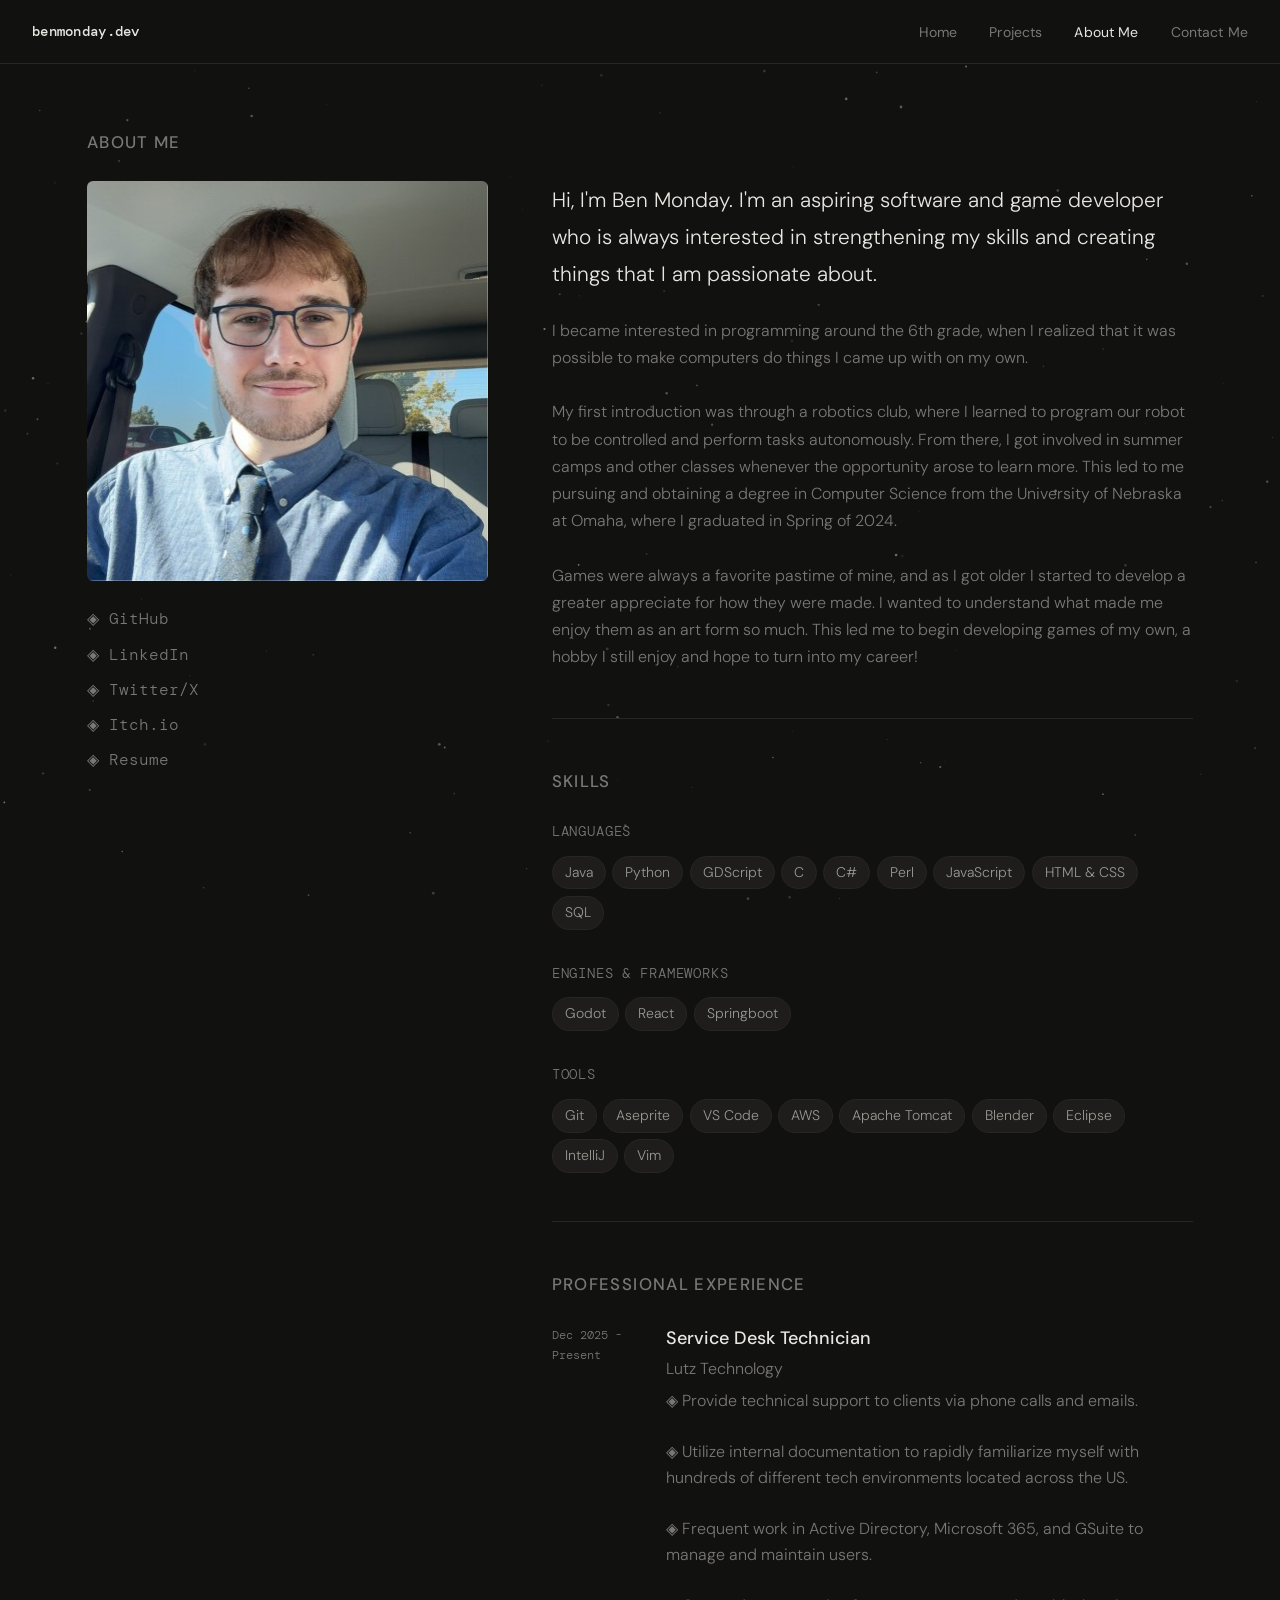
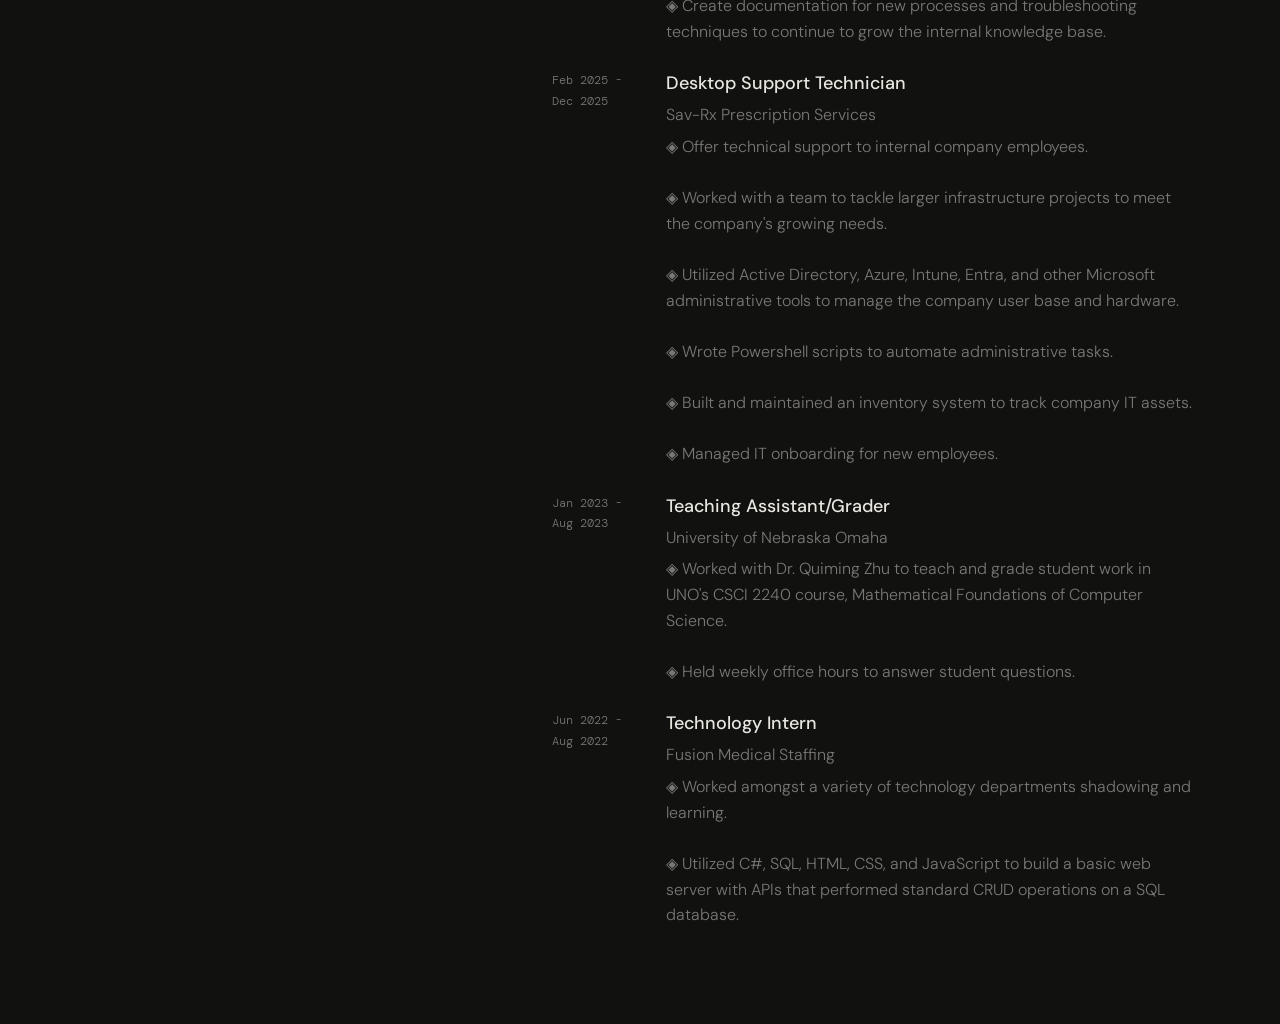
==== about.html @ 5471667d "first commit" ====
<!DOCTYPE html>
<html lang="en">
<head>
  <meta charset="UTF-8" />
  <meta name="viewport" content="width=device-width, initial-scale=1.0" />
  <title>Ben Monday - About</title>
  <link rel="preconnect" href="https://fonts.googleapis.com" />
  <link rel="preconnect" href="https://fonts.gstatic.com" crossorigin />
  <link href="https://fonts.googleapis.com/css2?family=DM+Mono:ital,wght@0,300;0,400;0,500;1,400&family=DM+Sans:ital,opsz,wght@0,9..40,300;0,9..40,400;0,9..40,500;1,9..40,300&display=swap" rel="stylesheet" />
  <link rel="stylesheet" href="style.css" />
</head>
<body>

  <canvas id="stars"></canvas>

  <nav>
    <a href="index.html" class="nav-logo">benmonday.dev</a>
    <ul class="nav-links">
      <li><a href="index.html">Home</a></li>
      <li><a href="projects.html">Projects</a></li>
      <!-- <li><a href="artwork.html">Artwork</a></li> -->
      <li><a href="about.html">About Me</a></li>
      <li><a href="contact.html">Contact Me</a></li>
    </ul>
  </nav>

  <main>
    <div class="container">
      <h2>About Me</h2>

      <div class="about-grid">

        <!-- Sidebar -->
        <aside class="about-sidebar">
          <div class="avatar">
            <img src="assets/ben.png" alt="Ben Monday" style="width:100%; height:100%; object-fit:cover;" />
          </div>

          <ul class="contact-list">
            <li><a href="https://github.com/benmonday" target="_blank">◈ GitHub</a></li>
            <li><a href="https://www.linkedin.com/in/ben-monday/" target="_blank">◈ LinkedIn</a></li>
            <li><a href="https://x.com/ih8mondays57" target="_blank">◈ Twitter/X</a></li>
            <li><a href="https://ih8mondays57.itch.io/" target="_blank">◈ Itch.io</a></li>
            <li><a href="https://ih8mondays57.itch.io/" target="_blank">◈ Resume</a></li>
          </ul>
        </aside>

        <!-- ABout me -->
        <div>
          <p style="font-size:1.3rem; color:var(--text); font-weight:300; line-height:1.8; margin-bottom:1.5rem;">
            Hi, I'm Ben Monday. I'm an aspiring software and game developer
            who is always interested in strengthening my skills and creating
            things that I am passionate about. 
          </p>
          <p>
            I became interested in programming around the 6th grade, when I realized that
            it was possible to make computers do things I came up with on my own. <br><br>
     
            My first introduction was through a robotics club, where I learned to program our robot 
            to be controlled and perform tasks autonomously. From there, I got involved in summer camps
            and other classes whenever the opportunity arose to learn more. This led to me pursuing and obtaining
            a degree in Computer Science from the University of Nebraska at Omaha, where I graduated in Spring of
            2024.<br><br>

            Games were always a favorite pastime of mine, and as I got older I started to
            develop a greater appreciate for how they were made. I wanted to understand 
            what made me enjoy them as an art form so much. This led me to begin developing games of my own, a hobby
            I still enjoy and hope to turn into my career!
          </p>

          <hr class="divider" />

          <!-- Skills -->
          <div class="skills-section">
            <h2>Skills</h2>

            <div class="skill-group">
              <div class="skill-group-title">Languages</div>
              <div class="skill-pills">
                <span class="skill-pill">Java</span>
                <span class="skill-pill">Python</span>
                <span class="skill-pill">GDScript</span>
                <span class="skill-pill">C</span>
                <span class="skill-pill">C#</span>
                <span class="skill-pill">Perl</span>
                <span class="skill-pill">JavaScript</span>
                <span class="skill-pill">HTML & CSS</span>
                <span class="skill-pill">SQL</span>
              </div>
            </div>

            <div class="skill-group">
              <div class="skill-group-title">Engines &amp; Frameworks</div>
              <div class="skill-pills">
                <span class="skill-pill">Godot</span>
                <span class="skill-pill">React</span>
                <span class="skill-pill">Springboot</span>
              </div>
            </div>

            <div class="skill-group">
              <div class="skill-group-title">Tools</div>
              <div class="skill-pills">
                <span class="skill-pill">Git</span>
                <span class="skill-pill">Aseprite</span>
                <span class="skill-pill">VS Code</span>
                <span class="skill-pill">AWS</span>
                <span class="skill-pill">Apache Tomcat</span>
                <span class="skill-pill">Blender</span>
                <span class="skill-pill">Eclipse</span>
                <span class="skill-pill">IntelliJ</span>
                <span class="skill-pill">Vim</span>
              </div>
            </div>
          </div>

          <hr class="divider" />

          <!-- Experience -->
          <h2>Professional Experience</h2>
          <div class="timeline">

            <div class="timeline-item">
              <span class="timeline-date"> Dec 2025 - Present</span>
              <div>
                <div class="timeline-role">Service Desk Technician</div>
                <div class="timeline-org">Lutz Technology</div>
                <p class="timeline-desc">◈ Provide technical support to clients via phone calls and emails.<br><br>
                ◈ Utilize internal documentation to rapidly familiarize myself with hundreds of different tech environments located across the US.<br><br>
                ◈ Frequent work in Active Directory, Microsoft 365, and GSuite to manage and maintain users.<br><br>
                ◈ Create documentation for new processes and troubleshooting techniques to continue to grow the internal knowledge base.
                </p>
              </div>
            </div>

            <div class="timeline-item">
              <span class="timeline-date">Feb 2025 - Dec 2025</span>
              <div>
                <div class="timeline-role">Desktop Support Technician</div>
                <div class="timeline-org">Sav-Rx Prescription Services</div>
                <p class="timeline-desc">◈ Offer technical support to internal company employees. <br><br>
                  ◈ Worked with a team to tackle larger infrastructure projects to meet the company's growing needs. <br><br>
                  ◈ Utilized Active Directory, Azure, Intune, Entra, and other Microsoft administrative tools to manage the company user base and hardware. <br><br>
                  ◈ Wrote Powershell scripts to automate administrative tasks. <br><br>
                  ◈ Built and maintained an inventory system to track company IT assets. <br><br>
                  ◈ Managed IT onboarding for new employees.
                </p>
              </div>
            </div>

            <div class="timeline-item">
              <span class="timeline-date">Jan 2023 - Aug 2023</span>
              <div>
                <div class="timeline-role">Teaching Assistant/Grader</div>
                <div class="timeline-org">University of Nebraska Omaha</div>
                <p class="timeline-desc">◈ Worked with Dr. Quiming Zhu to teach and grade student work in UNO's CSCI 2240 course, Mathematical Foundations of Computer Science.<br><br>
                  ◈ Held weekly office hours to answer student questions.
                </p>
              </div>
            </div>

            <div class="timeline-item">
              <span class="timeline-date">Jun 2022 - Aug 2022</span>
              <div>
                <div class="timeline-role">Technology Intern</div>
                <div class="timeline-org">Fusion Medical Staffing</div>
                <p class="timeline-desc">◈ Worked amongst a variety of technology departments shadowing and learning. <br><br>
                  ◈ Utilized C#, SQL, HTML, CSS, and JavaScript to build a basic web server with APIs that performed standard CRUD operations on a SQL database.

                </p>
              </div>
            </div>

          </div>
        </div>
      </div>
    </div>
  </main>

  <script src="stars.js"></script>
  <script>
    const page = window.location.pathname.split('/').pop() || 'index.html';
    document.querySelectorAll('.nav-links a').forEach(a => {
      if (a.getAttribute('href') === page) a.classList.add('active');
    });
  </script>

</body>
</html>
---- style.css ----
*, *::before, *::after { box-sizing: border-box; margin: 0; padding: 0; }

:root {
  --bg: #111110;
  --surface: #1c1b1a;
  --border: #272624;
  --border-strong: #3a3835;
  --text: #e8e6e0;
  --muted: #7a7875;
  --accent: #e8e6e0;
  --tag-bg: #1e1d1c;
  --tag-text: #9a9790;
  --nav-h: 64px;
  --page-max: 1170px;
  --font-sans: 'DM Sans', sans-serif;
  --font-mono: 'DM Mono', monospace;
}

html { scroll-behavior: smooth; }

body {
  font-family: var(--font-sans);
  background: var(--bg);
  color: var(--text);
  line-height: 1.7;
  font-size: 16px;
  font-weight: 300;
}

/* Naviagtion pane */
nav {
  position: fixed;
  top: 0; left: 0; right: 0;
  height: var(--nav-h);
  background: var(--bg);
  border-bottom: 1px solid var(--border);
  display: flex;
  align-items: center;
  justify-content: space-between;
  padding: 0 2rem;
  z-index: 100;
}

.nav-logo {
  font-family: var(--font-mono);
  font-size: 14px;
  font-weight: 500;
  letter-spacing: 0.02em;
  color: var(--text);
  text-decoration: none;
}

.nav-links {
  display: flex;
  gap: 2rem;
  list-style: none;
}

.nav-links a {
  font-size: 14px;
  font-weight: 400;
  color: var(--muted);
  text-decoration: none;
  letter-spacing: 0.01em;
  transition: color 0.15s;
}

.nav-links a:hover,
.nav-links a.active { color: var(--text); }

/* Canvas for stars */
#stars {
  position: fixed;
  top: 0; left: 0;
  width: 100%; height: 100%;
  pointer-events: none;
  z-index: 0;
}

/* Main */
main {
  padding-top: calc(var(--nav-h) + 4rem);
  padding-bottom: 6rem;
  min-height: 100vh;
  position: relative;
  z-index: 1;
}

/* footer { position: relative; z-index: 1; } */

.container {
  max-width: var(--page-max);
  margin: 0 auto;
  padding: 0 2rem;
}

/* Fonts */
h1 {
  font-size: clamp(2.4rem, 5vw, 3.6rem);
  font-weight: 300;
  line-height: 1.15;
  letter-spacing: -0.03em;
  margin-bottom: 1.25rem;
}

h2 {
  font-size: 1.05rem;
  font-weight: 500;
  letter-spacing: 0.08em;
  text-transform: uppercase;
  color: var(--muted);
  margin-bottom: 1.5rem;
}

h3 {
  font-size: 1.1rem;
  font-weight: 500;
  margin-bottom: 0.4rem;
}

p { color: var(--muted); margin-bottom: 1rem; }
p:last-child { margin-bottom: 0; }

.mono {
  font-family: var(--font-mono);
  font-size: 0.85em;
}

/* Diveder */
.divider {
  border: none;
  border-top: 1px solid var(--border);
  margin: 3rem 0;
}

/* Home page */

.hero { padding-top: 2rem; }

.hero-eyebrow {
  font-family: var(--font-mono);
  font-size: 13px;
  color: var(--muted);
  letter-spacing: 0.04em;
  margin-bottom: 1.5rem;
  display: block;
}

.hero h1 em { font-style: italic; font-weight: 300; }

.hero-desc {
  font-size: 1.15rem;
  max-width: 520px;
  margin-bottom: 2.5rem;
  line-height: 1.75;
}

.hero-cta {
  display: flex;
  gap: 1rem;
  flex-wrap: wrap;
}

.btn {
  display: inline-flex;
  align-items: center;
  gap: 0.4rem;
  padding: 0.6rem 1.25rem;
  border-radius: 4px;
  font-size: 14px;
  font-weight: 400;
  text-decoration: none;
  cursor: pointer;
  border: 1px solid var(--border-strong);
  transition: all 0.15s;
  font-family: var(--font-sans);
  background: transparent;
  color: var(--text);
}

.btn:hover { background: var(--surface); border-color: var(--text); }

.btn-fill {
  background: var(--text);
  color: var(--bg);
  border-color: var(--text);
}

.btn-fill:hover { background: #d0cdc6; border-color: #d0cdc6; color: #111110; }

.hero-stats {
  display: flex;
  gap: 3rem;
  margin-top: 4rem;
  padding-top: 2.5rem;
  border-top: 1px solid var(--border);
}

.stat-label {
  font-family: var(--font-mono);
  font-size: 11px;
  letter-spacing: 0.06em;
  text-transform: uppercase;
  color: var(--muted);
  display: block;
  margin-bottom: 0.25rem;
}

.stat-value {
  font-size: 1.6rem;
  font-weight: 300;
  letter-spacing: -0.02em;
}

/* Project page */
.projects-list {
  display: flex;
  flex-direction: column;
  gap: 1.25rem;
}

.project-capsule {
  background: var(--surface);
  border: 1px solid var(--border);
  border-radius: 12px;
  padding: 1.5rem;
  display: grid;
  grid-template-columns: 220px 1fr;
  gap: 1.75rem;
  align-items: stretch;
  transition: border-color 0.15s, background 0.15s;
}

.project-capsule:hover {
  border-color: var(--border-strong);
  background: #1f1e1d;
}

.capsule-thumbnail {
  background: var(--border);
  border-radius: 8px;
  overflow: hidden;
  align-self: start;
  aspect-ratio: 1 / 1;
}

.capsule-thumbnail img {
  width: 100%;
  height: 100%;
  object-fit: cover;
  display: block;
}

.capsule-content {
  display: flex;
  flex-direction: column;
  padding: 0.25rem 0;
}

.capsule-header {
  display: flex;
  justify-content: space-between;
  align-items: baseline;
  gap: 1rem;
  margin-bottom: 0.6rem;
}

.capsule-title {
  font-size: 24px;
  font-weight: 500;
  color: var(--text);
  letter-spacing: -0.01em;
}

.capsule-year {
  font-family: var(--font-mono);
  font-size: 12px;
  color: var(--muted);
  letter-spacing: 0.04em;
  flex-shrink: 0;
}

.capsule-desc {
  font-size: 16px;
  color: var(--muted);
  line-height: 1.65;
  margin-bottom: 0;
  flex: 1;
}

.capsule-links {
  display: flex;
  gap: 0.5rem;
  flex-wrap: wrap;
  margin-top: 1.25rem;
}

.btn-pill {
  border-radius: 20px;
  padding: 0.45rem 1.1rem;
  font-size: 13px;
}

/* About page */
.about-grid {
  display: grid;
  grid-template-columns: 1fr 1.6fr;
  gap: 4rem;
  align-items: start;
}

.avatar {
  width: 100%;
  aspect-ratio: 1;
  background: var(--border);
  border-radius: 6px;
  margin-bottom: 1.5rem;
  overflow: hidden;
  position: relative;
  display: flex;
  align-items: center;
  justify-content: center;
}

.avatar-placeholder {
  font-family: var(--font-mono);
  font-size: 12px;
  color: var(--muted);
  text-align: center;
}

.contact-list {
  list-style: none;
  display: flex;
  flex-direction: column;
  gap: 0.5rem;
}

.contact-list a {
  font-family: var(--font-mono);
  font-size: 16px;
  color: var(--muted);
  text-decoration: none;
  display: flex;
  align-items: center;
  gap: 0.5rem;
  transition: color 0.15s;
}

.contact-list a:hover { color: var(--text); }

.skill-group { margin-bottom: 2rem; }

.skill-group-title {
  font-family: var(--font-mono);
  font-size: 14px;
  letter-spacing: 0.06em;
  text-transform: uppercase;
  color: var(--muted);
  margin-bottom: 0.75rem;
}

.skill-pills {
  display: flex;
  flex-wrap: wrap;
  gap: 0.4rem;
}

.skill-pill {
  background: var(--tag-bg);
  color: var(--tag-text);
  font-size: 14px;
  padding: 4px 12px;
  border-radius: 20px;
  border: 1px solid var(--border);
}

.timeline {
  display: flex;
  flex-direction: column;
  gap: 1.5rem;
}

.timeline-item {
  display: grid;
  grid-template-columns: 90px 1fr;
  gap: 1.5rem;
}

.timeline-date {
  font-family: var(--font-mono);
  font-size: 12px;
  color: var(--muted);
  padding-top: 2px;
}

.timeline-role {
  font-weight: 500;
  font-size: 18px;
  margin-bottom: 0.15rem;
  color: var(--text);
}

.timeline-org {
  font-size: 16px;
  color: var(--muted);
  margin-bottom: 0.35rem;
}

.timeline-desc {
  font-size: 16px;
  color: var(--muted);
  margin: 0;
  line-height: 1.6;
}

/* Contact page */
.contact-layout {
  display: grid;
  grid-template-columns: 1fr 1.5fr;
  gap: 4rem;
  align-items: start;
}

.contact-intro h1 { font-size: 2.6rem; }

.contact-method {
  display: flex;
  flex-direction: column;
  gap: 1.25rem;
  margin-top: 2rem;
}

.method-item {
  display: flex;
  flex-direction: column;
  gap: 2px;
}

.method-label {
  font-family: var(--font-mono);
  font-size: 11px;
  letter-spacing: 0.06em;
  text-transform: uppercase;
  color: var(--muted);
}

.method-value {
  font-size: 15px;
  color: var(--text);
  text-decoration: none;
}

.method-value:hover { text-decoration: underline; }

.contact-form {
  background: var(--surface);
  border: 1px solid var(--border);
  border-radius: 8px;
  padding: 2rem;
  display: flex;
  flex-direction: column;
  gap: 1.25rem;
}

.form-group {
  display: flex;
  flex-direction: column;
  gap: 0.4rem;
}

label {
  font-size: 13px;
  font-weight: 400;
  color: var(--muted);
  letter-spacing: 0.01em;
}

input, textarea {
  width: 100%;
  background: var(--bg);
  border: 1px solid var(--border);
  border-radius: 4px;
  padding: 0.65rem 0.85rem;
  font-family: var(--font-sans);
  font-size: 14px;
  font-weight: 300;
  color: var(--text);
  outline: none;
  transition: border-color 0.15s;
  resize: none;
}

input:focus, textarea:focus { border-color: var(--border-strong); }

textarea { min-height: 120px; line-height: 1.6; }

.form-submit { align-self: flex-start; }

/* Footer */

/*footer {
  border-top: 1px solid var(--border);
  padding: 1.5rem 2rem;
  display: flex;
  justify-content: space-between;
  align-items: center;
  font-family: var(--font-mono);
  font-size: 12px;
  color: var(--muted);
}*/

@media (max-width: 680px) {
  .about-grid, .contact-layout { grid-template-columns: 1fr; gap: 2.5rem; }
  .hero-stats { gap: 2rem; flex-wrap: wrap; }
  nav { padding: 0 1rem; }
  .container { padding: 0 1.25rem; }
  .project-capsule { grid-template-columns: 1fr; }
  .capsule-thumbnail { min-height: 180px; }
}
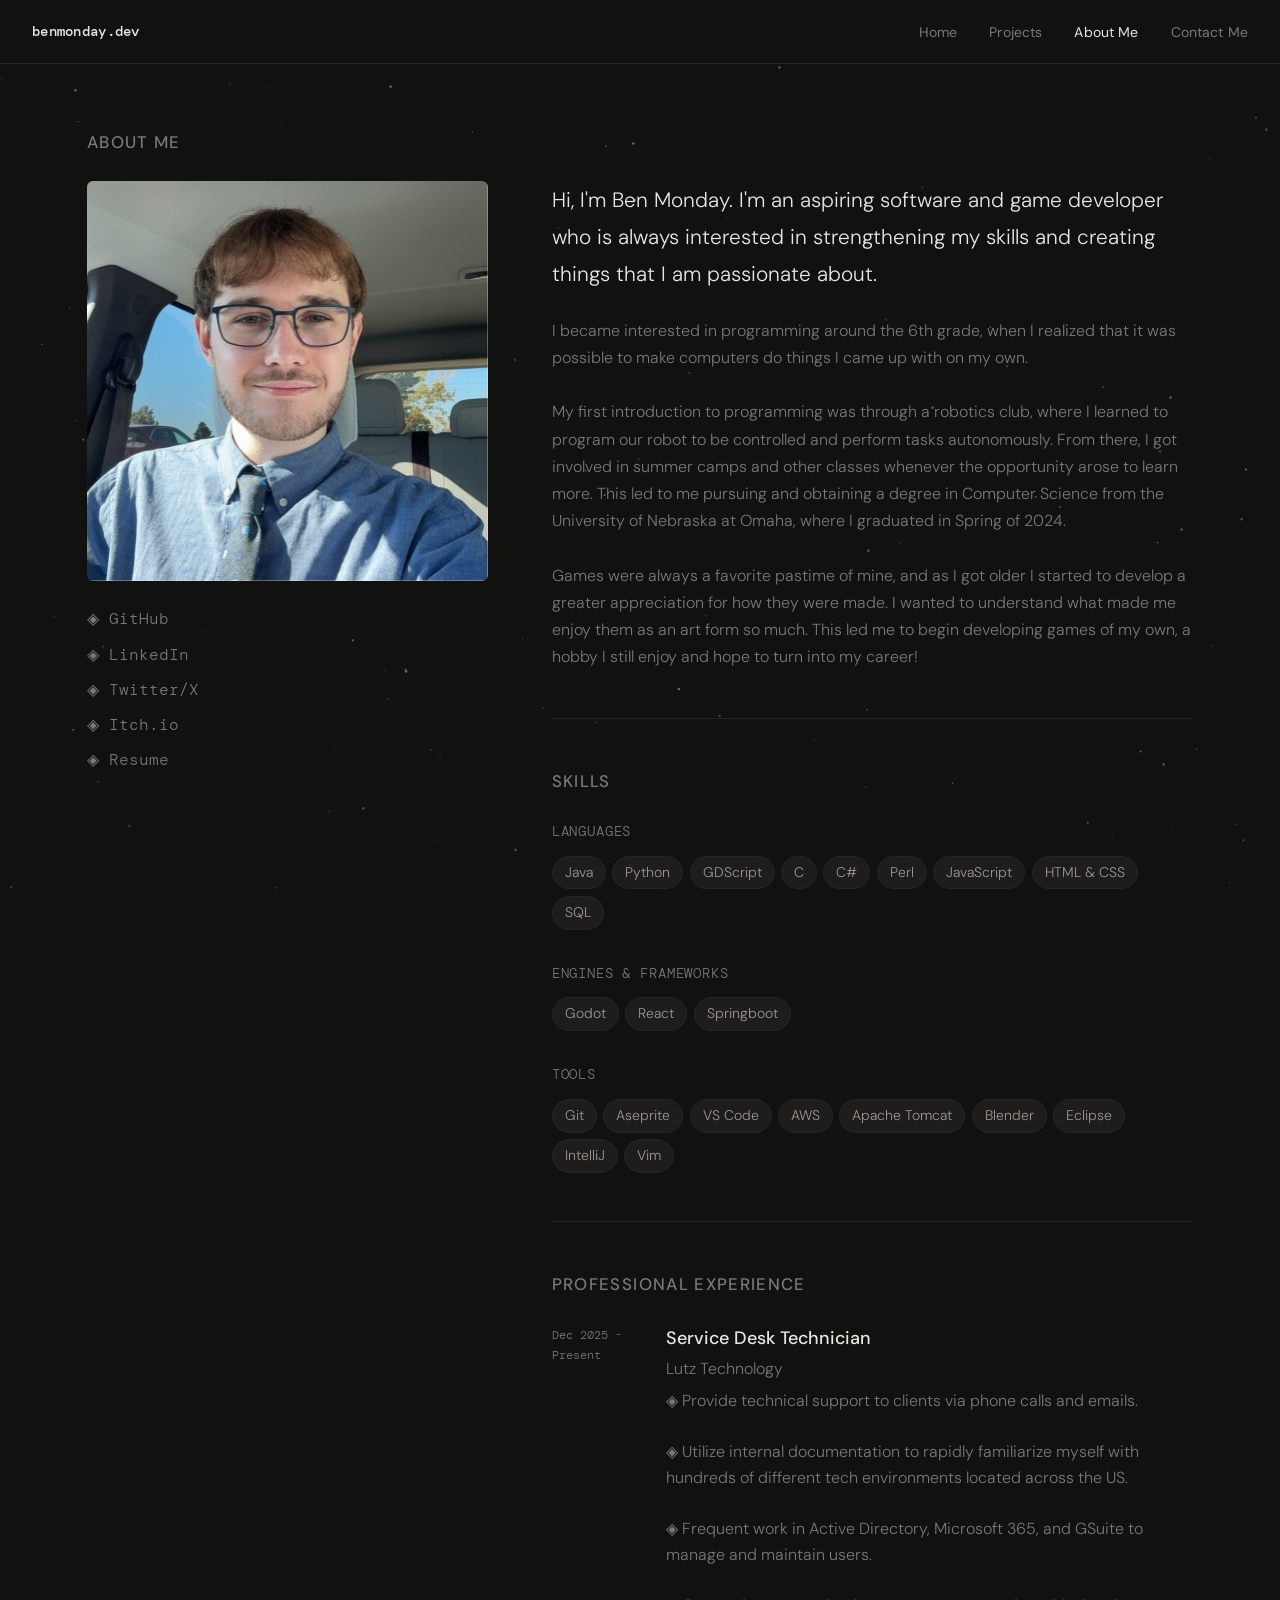
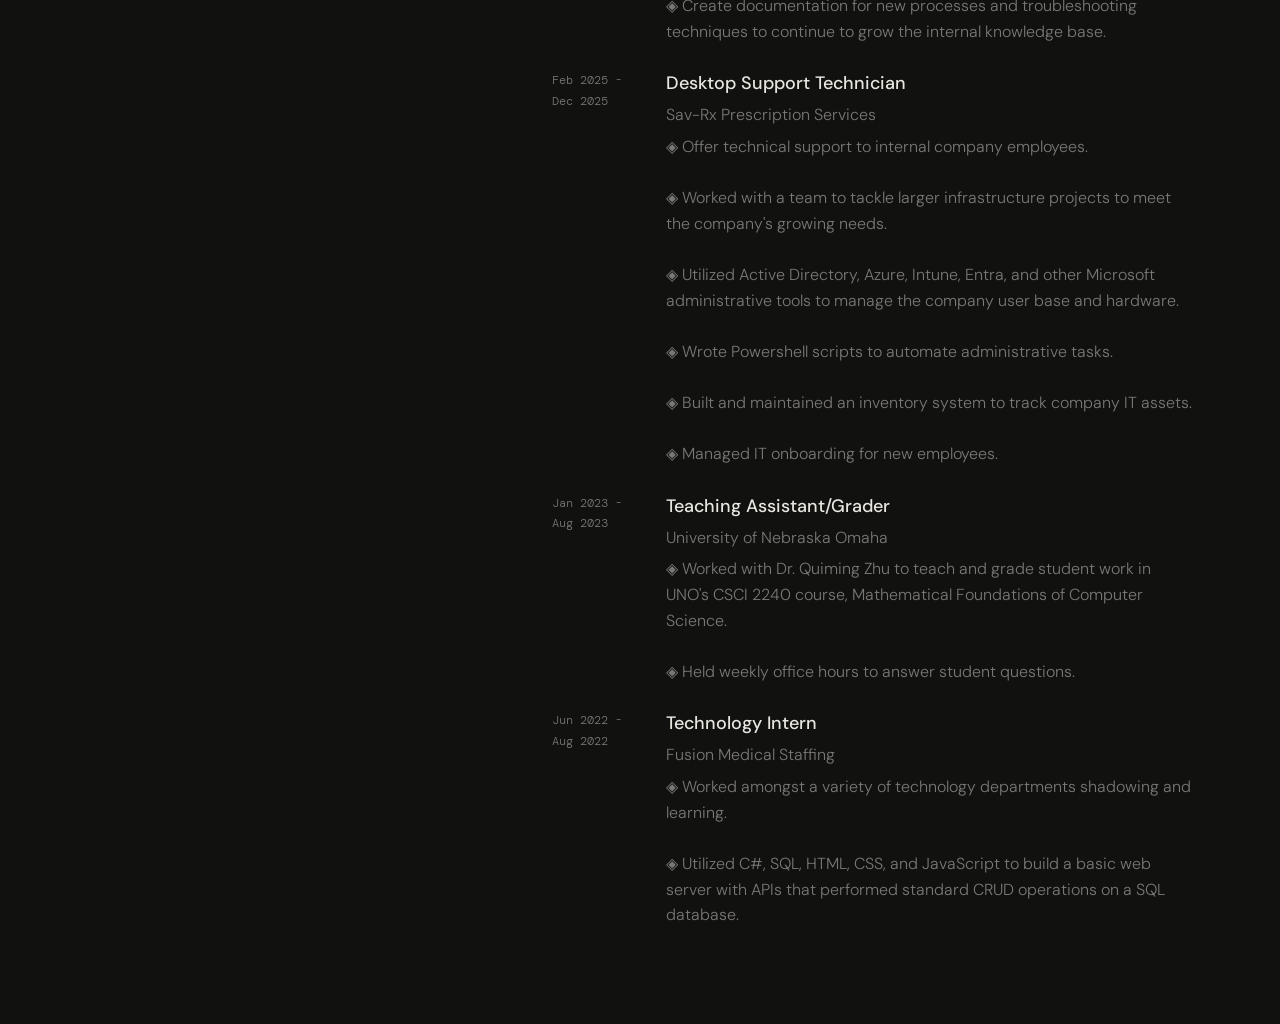
==== commit 3deb0441: "Fixed typos" ====
--- a/about.html
+++ b/about.html
@@ -56,14 +56,14 @@
             I became interested in programming around the 6th grade, when I realized that
             it was possible to make computers do things I came up with on my own. <br><br>
      
-            My first introduction was through a robotics club, where I learned to program our robot 
+            My first introduction to programming was through a robotics club, where I learned to program our robot 
             to be controlled and perform tasks autonomously. From there, I got involved in summer camps
             and other classes whenever the opportunity arose to learn more. This led to me pursuing and obtaining
             a degree in Computer Science from the University of Nebraska at Omaha, where I graduated in Spring of
             2024.<br><br>
 
             Games were always a favorite pastime of mine, and as I got older I started to
-            develop a greater appreciate for how they were made. I wanted to understand 
+            develop a greater appreciation for how they were made. I wanted to understand 
             what made me enjoy them as an art form so much. This led me to begin developing games of my own, a hobby
             I still enjoy and hope to turn into my career!
           </p>
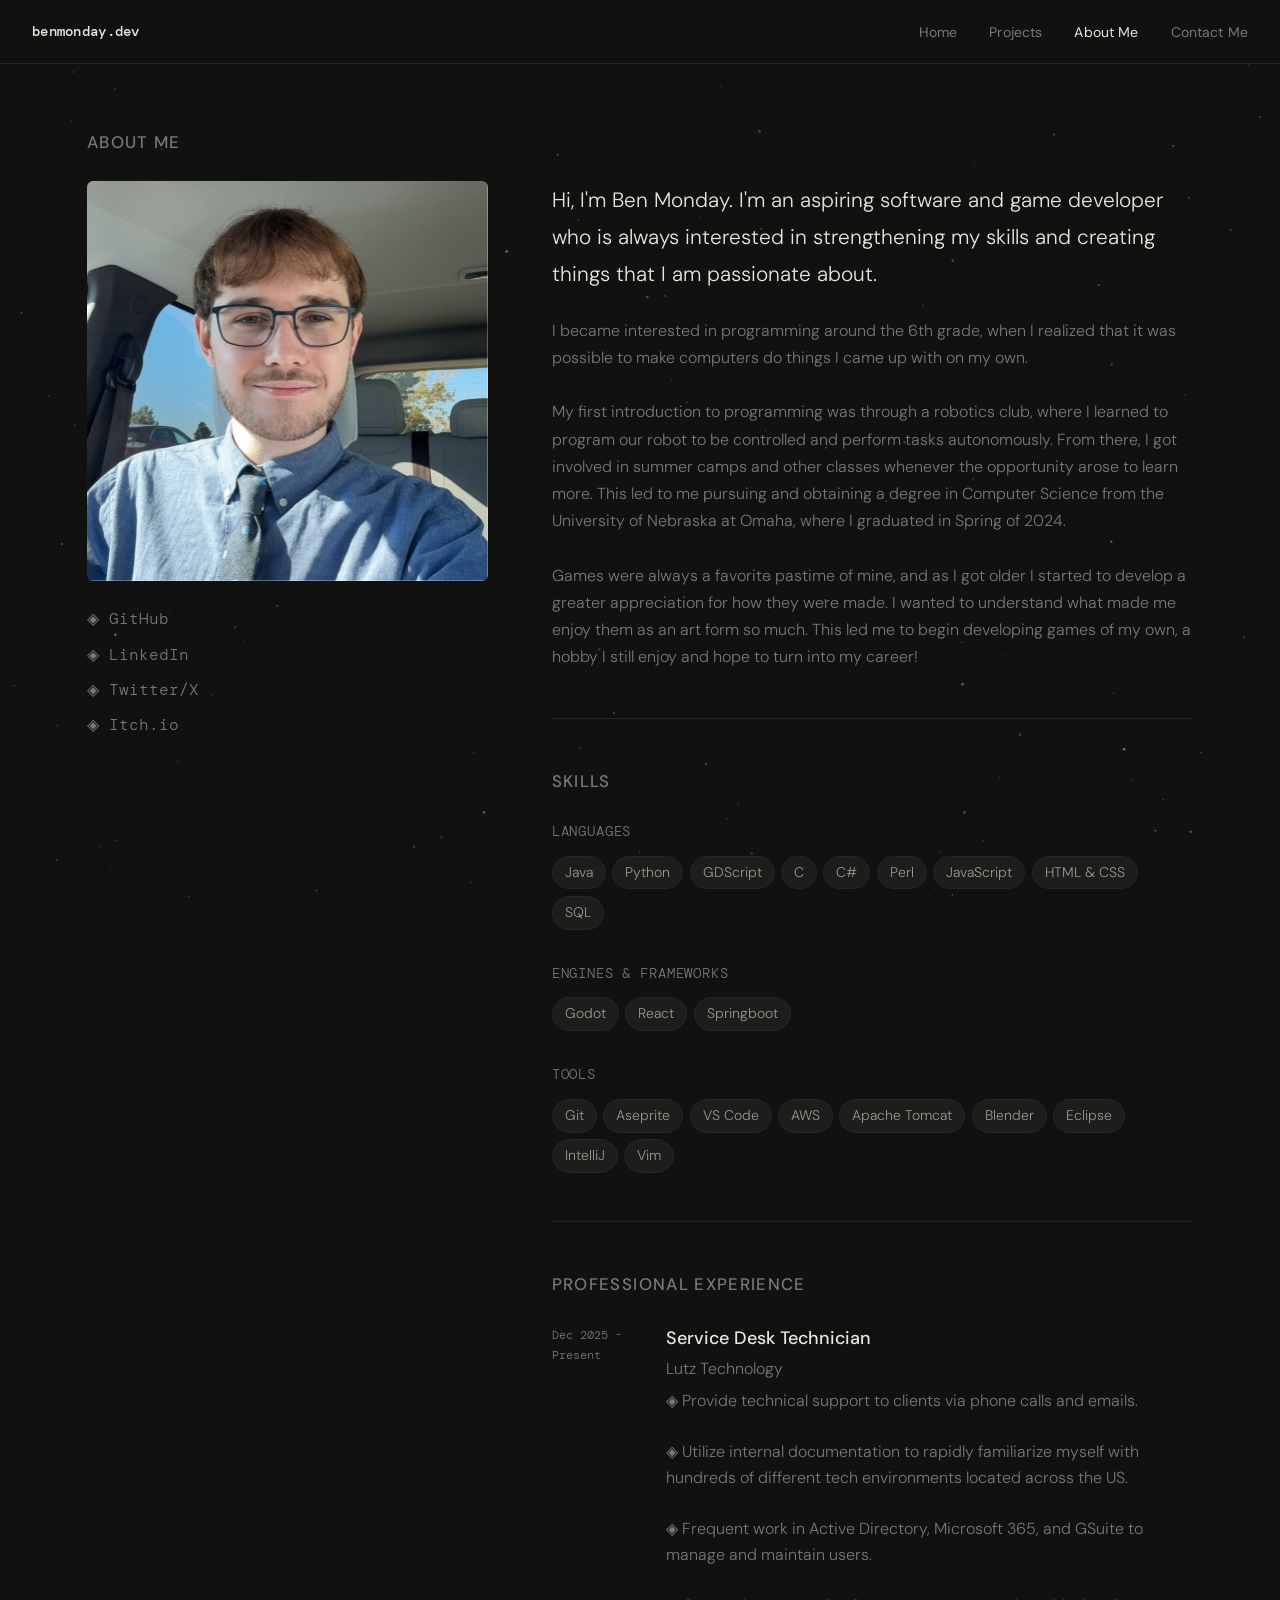
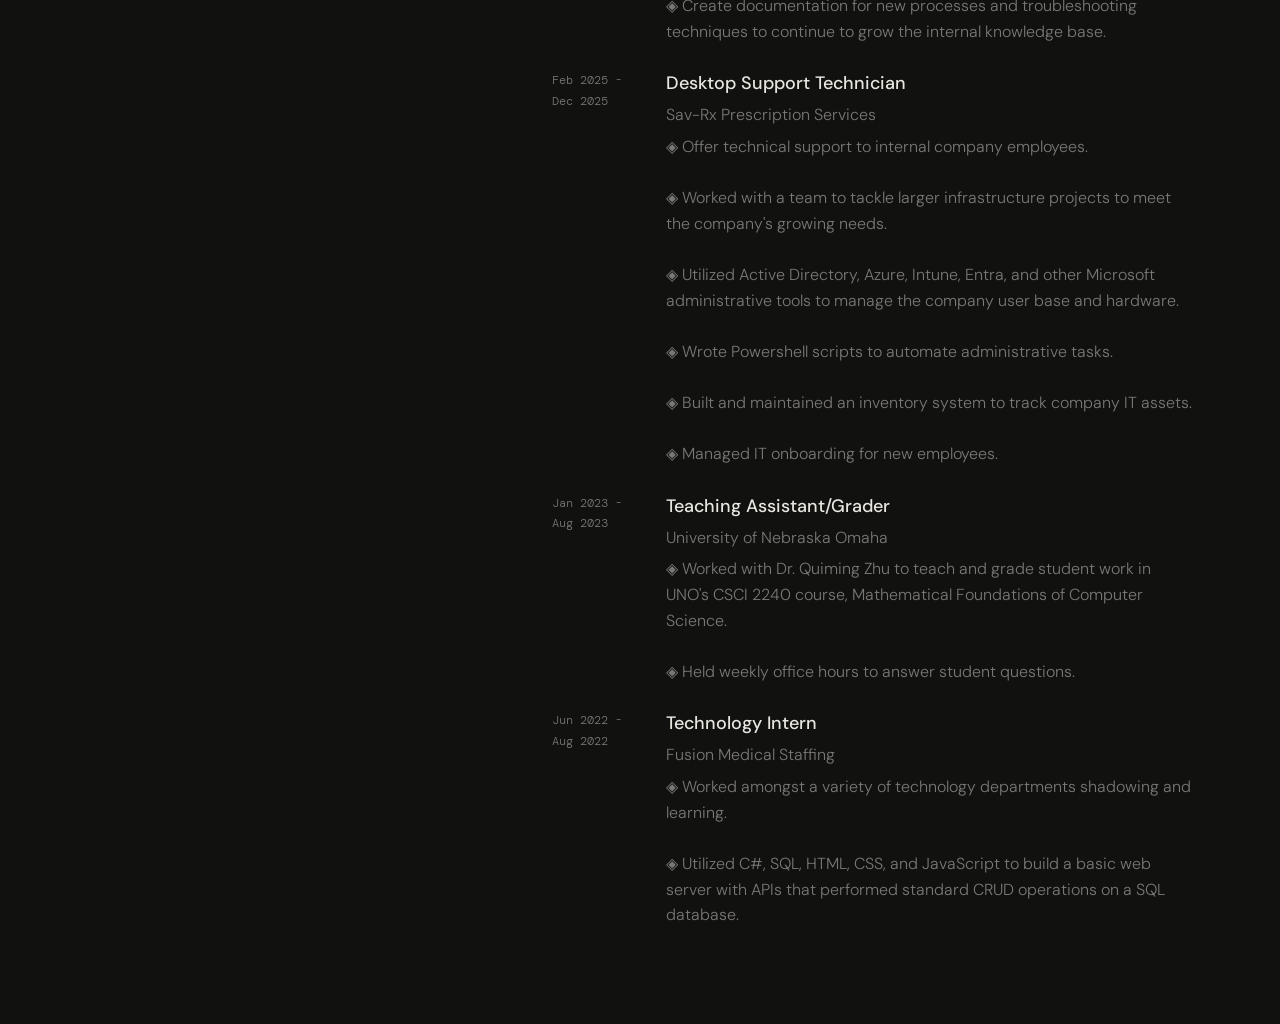
==== commit 27c63a86: "Remove resume link" ====
--- a/about.html
+++ b/about.html
@@ -41,7 +41,7 @@
             <li><a href="https://www.linkedin.com/in/ben-monday/" target="_blank">◈ LinkedIn</a></li>
             <li><a href="https://x.com/ih8mondays57" target="_blank">◈ Twitter/X</a></li>
             <li><a href="https://ih8mondays57.itch.io/" target="_blank">◈ Itch.io</a></li>
-            <li><a href="https://ih8mondays57.itch.io/" target="_blank">◈ Resume</a></li>
+            <!--<li><a href="https://ih8mondays57.itch.io/" target="_blank">◈ Resume</a></li>-->
           </ul>
         </aside>
 
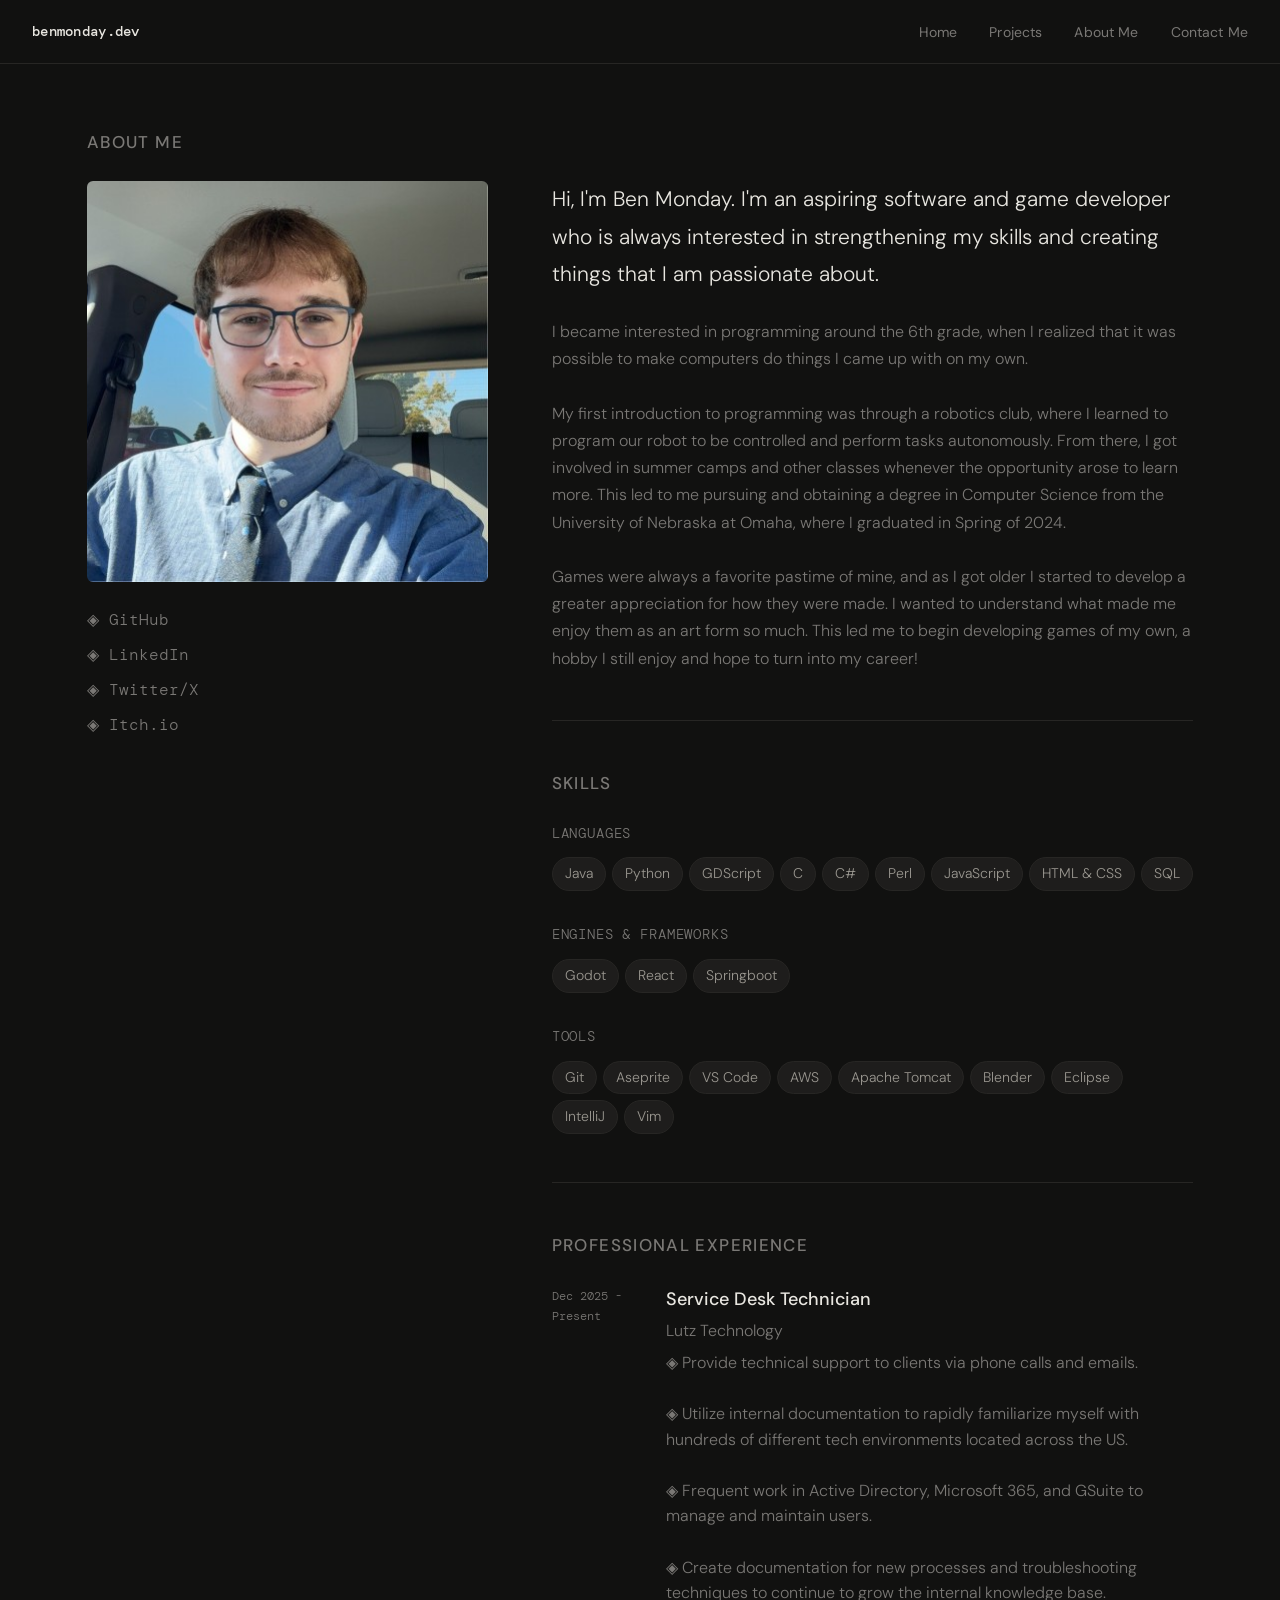
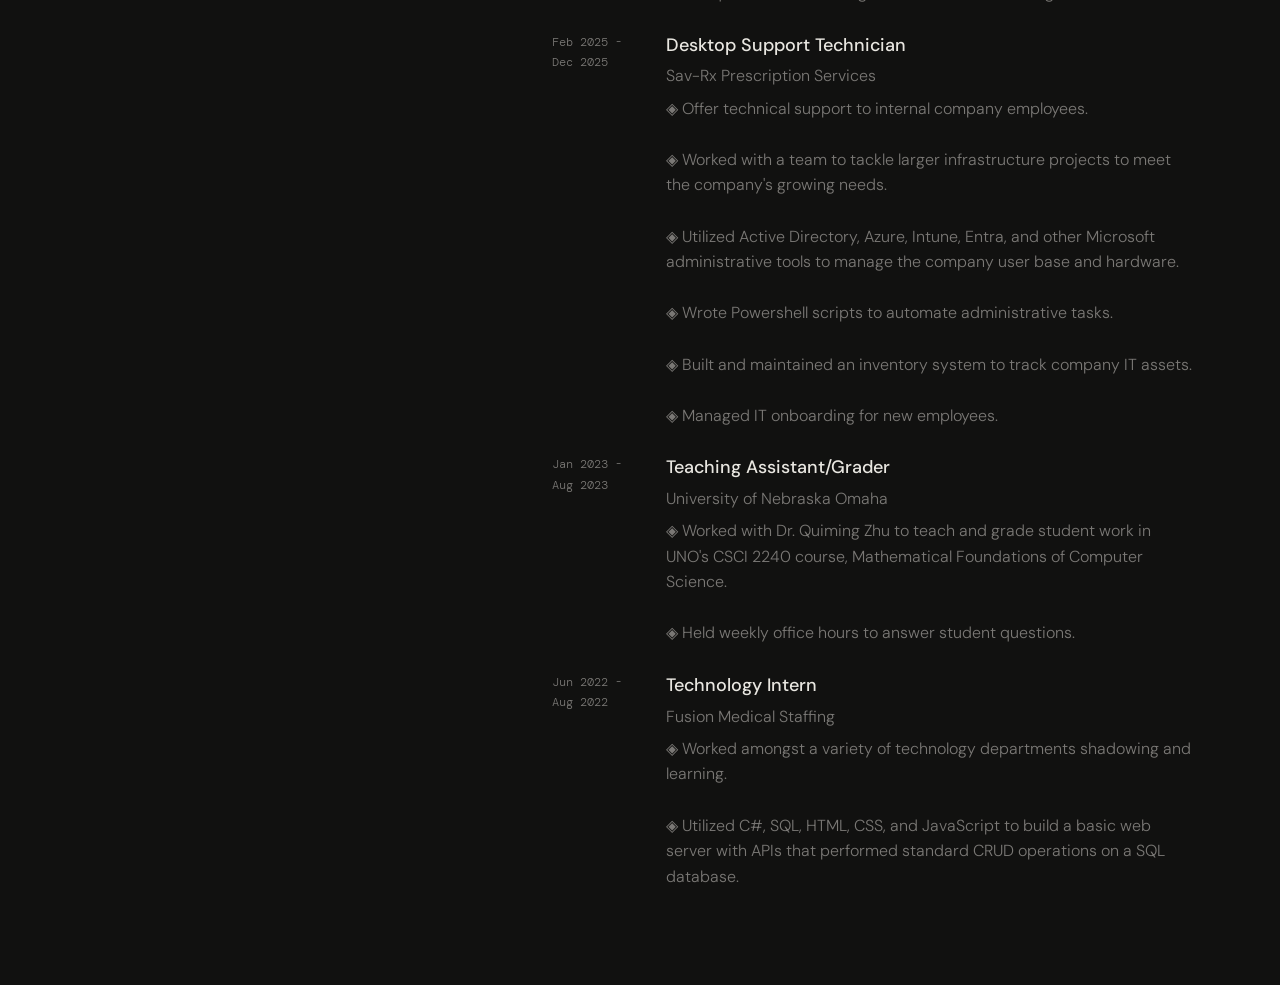
==== commit 3470aaa0: "Removing the background stars" ====
--- a/about.html
+++ b/about.html
@@ -47,7 +47,7 @@
 
         <!-- ABout me -->
         <div>
-          <p style="font-size:1.3rem; color:var(--text); font-weight:300; line-height:1.8; margin-bottom:1.5rem;">
+          <p style="font-size:21px; color:var(--text); font-weight:300; line-height:1.8; margin-bottom:24px;">
             Hi, I'm Ben Monday. I'm an aspiring software and game developer
             who is always interested in strengthening my skills and creating
             things that I am passionate about. 
@@ -176,14 +176,5 @@
       </div>
     </div>
   </main>
-
-  <script src="stars.js"></script>
-  <script>
-    const page = window.location.pathname.split('/').pop() || 'index.html';
-    document.querySelectorAll('.nav-links a').forEach(a => {
-      if (a.getAttribute('href') === page) a.classList.add('active');
-    });
-  </script>
-
 </body>
 </html>
--- a/style.css
+++ b/style.css
@@ -37,7 +37,7 @@
   display: flex;
   align-items: center;
   justify-content: space-between;
-  padding: 0 2rem;
+  padding: 0 32px;
   z-index: 100;
 }
 
@@ -52,7 +52,7 @@
 
 .nav-links {
   display: flex;
-  gap: 2rem;
+  gap: 32px;
   list-style: none;
 }
 
@@ -79,8 +79,8 @@
 
 /* Main */
 main {
-  padding-top: calc(var(--nav-h) + 4rem);
-  padding-bottom: 6rem;
+  padding-top: calc(var(--nav-h) + 64px);
+  padding-bottom: 96px;
   min-height: 100vh;
   position: relative;
   z-index: 1;
@@ -91,81 +91,81 @@
 .container {
   max-width: var(--page-max);
   margin: 0 auto;
-  padding: 0 2rem;
+  padding: 0 32px;
 }
 
 /* Fonts */
 h1 {
-  font-size: clamp(2.4rem, 5vw, 3.6rem);
+  font-size: clamp(38px, 5vw, 58px);
   font-weight: 300;
   line-height: 1.15;
   letter-spacing: -0.03em;
-  margin-bottom: 1.25rem;
+  margin-bottom: 20px;
 }
 
 h2 {
-  font-size: 1.05rem;
+  font-size: 17px;
   font-weight: 500;
   letter-spacing: 0.08em;
   text-transform: uppercase;
   color: var(--muted);
-  margin-bottom: 1.5rem;
+  margin-bottom: 24px;
 }
 
 h3 {
-  font-size: 1.1rem;
+  font-size: 18px;
   font-weight: 500;
-  margin-bottom: 0.4rem;
-}
-
-p { color: var(--muted); margin-bottom: 1rem; }
+  margin-bottom: 6px;
+}
+
+p { color: var(--muted); margin-bottom: 16px; }
 p:last-child { margin-bottom: 0; }
 
 .mono {
   font-family: var(--font-mono);
-  font-size: 0.85em;
+  font-size: 14px;
 }
 
 /* Diveder */
 .divider {
   border: none;
   border-top: 1px solid var(--border);
-  margin: 3rem 0;
+  margin: 48px 0;
 }
 
 /* Home page */
 
-.hero { padding-top: 2rem; }
+.hero { padding-top: 32px; }
 
 .hero-eyebrow {
   font-family: var(--font-mono);
   font-size: 13px;
   color: var(--muted);
   letter-spacing: 0.04em;
-  margin-bottom: 1.5rem;
+  margin-bottom: 24px;
   display: block;
 }
 
 .hero h1 em { font-style: italic; font-weight: 300; }
 
 .hero-desc {
-  font-size: 1.15rem;
+  font-size: 18px;
   max-width: 520px;
-  margin-bottom: 2.5rem;
+  margin-bottom: 40px;
   line-height: 1.75;
 }
 
 .hero-cta {
   display: flex;
-  gap: 1rem;
+  gap: 16px;
   flex-wrap: wrap;
 }
 
 .btn {
   display: inline-flex;
   align-items: center;
-  gap: 0.4rem;
-  padding: 0.6rem 1.25rem;
+  gap: 6px;
+  padding: 10px 20px;
   border-radius: 4px;
   font-size: 14px;
   font-weight: 400;
@@ -190,9 +190,9 @@
 
 .hero-stats {
   display: flex;
-  gap: 3rem;
-  margin-top: 4rem;
-  padding-top: 2.5rem;
+  gap: 48px;
+  margin-top: 64px;
+  padding-top: 40px;
   border-top: 1px solid var(--border);
 }
 
@@ -203,11 +203,11 @@
   text-transform: uppercase;
   color: var(--muted);
   display: block;
-  margin-bottom: 0.25rem;
+  margin-bottom: 4px;
 }
 
 .stat-value {
-  font-size: 1.6rem;
+  font-size: 26px;
   font-weight: 300;
   letter-spacing: -0.02em;
 }
@@ -216,17 +216,17 @@
 .projects-list {
   display: flex;
   flex-direction: column;
-  gap: 1.25rem;
+  gap: 20px;
 }
 
 .project-capsule {
   background: var(--surface);
   border: 1px solid var(--border);
   border-radius: 12px;
-  padding: 1.5rem;
+  padding: 24px;
   display: grid;
   grid-template-columns: 220px 1fr;
-  gap: 1.75rem;
+  gap: 28px;
   align-items: stretch;
   transition: border-color 0.15s, background 0.15s;
 }
@@ -254,15 +254,15 @@
 .capsule-content {
   display: flex;
   flex-direction: column;
-  padding: 0.25rem 0;
+  padding: 4px 0;
 }
 
 .capsule-header {
   display: flex;
   justify-content: space-between;
   align-items: baseline;
-  gap: 1rem;
-  margin-bottom: 0.6rem;
+  gap: 16px;
+  margin-bottom: 10px;
 }
 
 .capsule-title {
@@ -290,14 +290,14 @@
 
 .capsule-links {
   display: flex;
-  gap: 0.5rem;
+  gap: 8px;
   flex-wrap: wrap;
-  margin-top: 1.25rem;
+  margin-top: 20px;
 }
 
 .btn-pill {
   border-radius: 20px;
-  padding: 0.45rem 1.1rem;
+  padding: 7px 18px;
   font-size: 13px;
 }
 
@@ -305,7 +305,7 @@
 .about-grid {
   display: grid;
   grid-template-columns: 1fr 1.6fr;
-  gap: 4rem;
+  gap: 64px;
   align-items: start;
 }
 
@@ -314,7 +314,7 @@
   aspect-ratio: 1;
   background: var(--border);
   border-radius: 6px;
-  margin-bottom: 1.5rem;
+  margin-bottom: 24px;
   overflow: hidden;
   position: relative;
   display: flex;
@@ -333,7 +333,7 @@
   list-style: none;
   display: flex;
   flex-direction: column;
-  gap: 0.5rem;
+  gap: 8px;
 }
 
 .contact-list a {
@@ -343,13 +343,13 @@
   text-decoration: none;
   display: flex;
   align-items: center;
-  gap: 0.5rem;
+  gap: 8px;
   transition: color 0.15s;
 }
 
 .contact-list a:hover { color: var(--text); }
 
-.skill-group { margin-bottom: 2rem; }
+.skill-group { margin-bottom: 32px; }
 
 .skill-group-title {
   font-family: var(--font-mono);
@@ -357,13 +357,13 @@
   letter-spacing: 0.06em;
   text-transform: uppercase;
   color: var(--muted);
-  margin-bottom: 0.75rem;
+  margin-bottom: 12px;
 }
 
 .skill-pills {
   display: flex;
   flex-wrap: wrap;
-  gap: 0.4rem;
+  gap: 6px;
 }
 
 .skill-pill {
@@ -378,13 +378,13 @@
 .timeline {
   display: flex;
   flex-direction: column;
-  gap: 1.5rem;
+  gap: 24px;
 }
 
 .timeline-item {
   display: grid;
   grid-template-columns: 90px 1fr;
-  gap: 1.5rem;
+  gap: 24px;
 }
 
 .timeline-date {
@@ -397,14 +397,14 @@
 .timeline-role {
   font-weight: 500;
   font-size: 18px;
-  margin-bottom: 0.15rem;
+  margin-bottom: 2px;
   color: var(--text);
 }
 
 .timeline-org {
   font-size: 16px;
   color: var(--muted);
-  margin-bottom: 0.35rem;
+  margin-bottom: 6px;
 }
 
 .timeline-desc {
@@ -418,17 +418,17 @@
 .contact-layout {
   display: grid;
   grid-template-columns: 1fr 1.5fr;
-  gap: 4rem;
+  gap: 64px;
   align-items: start;
 }
 
-.contact-intro h1 { font-size: 2.6rem; }
+.contact-intro h1 { font-size: 42px; }
 
 .contact-method {
   display: flex;
   flex-direction: column;
-  gap: 1.25rem;
-  margin-top: 2rem;
+  gap: 20px;
+  margin-top: 32px;
 }
 
 .method-item {
@@ -457,16 +457,16 @@
   background: var(--surface);
   border: 1px solid var(--border);
   border-radius: 8px;
-  padding: 2rem;
-  display: flex;
-  flex-direction: column;
-  gap: 1.25rem;
+  padding: 32px;
+  display: flex;
+  flex-direction: column;
+  gap: 20px;
 }
 
 .form-group {
   display: flex;
   flex-direction: column;
-  gap: 0.4rem;
+  gap: 6px;
 }
 
 label {
@@ -481,7 +481,7 @@
   background: var(--bg);
   border: 1px solid var(--border);
   border-radius: 4px;
-  padding: 0.65rem 0.85rem;
+  padding: 10px 14px;
   font-family: var(--font-sans);
   font-size: 14px;
   font-weight: 300;
@@ -501,7 +501,7 @@
 
 /*footer {
   border-top: 1px solid var(--border);
-  padding: 1.5rem 2rem;
+  padding: 24px 32px;
   display: flex;
   justify-content: space-between;
   align-items: center;
@@ -511,10 +511,10 @@
 }*/
 
 @media (max-width: 680px) {
-  .about-grid, .contact-layout { grid-template-columns: 1fr; gap: 2.5rem; }
-  .hero-stats { gap: 2rem; flex-wrap: wrap; }
-  nav { padding: 0 1rem; }
-  .container { padding: 0 1.25rem; }
+  .about-grid, .contact-layout { grid-template-columns: 1fr; gap: 40px; }
+  .hero-stats { gap: 32px; flex-wrap: wrap; }
+  nav { padding: 0 16px; }
+  .container { padding: 0 20px; }
   .project-capsule { grid-template-columns: 1fr; }
   .capsule-thumbnail { min-height: 180px; }
 }
